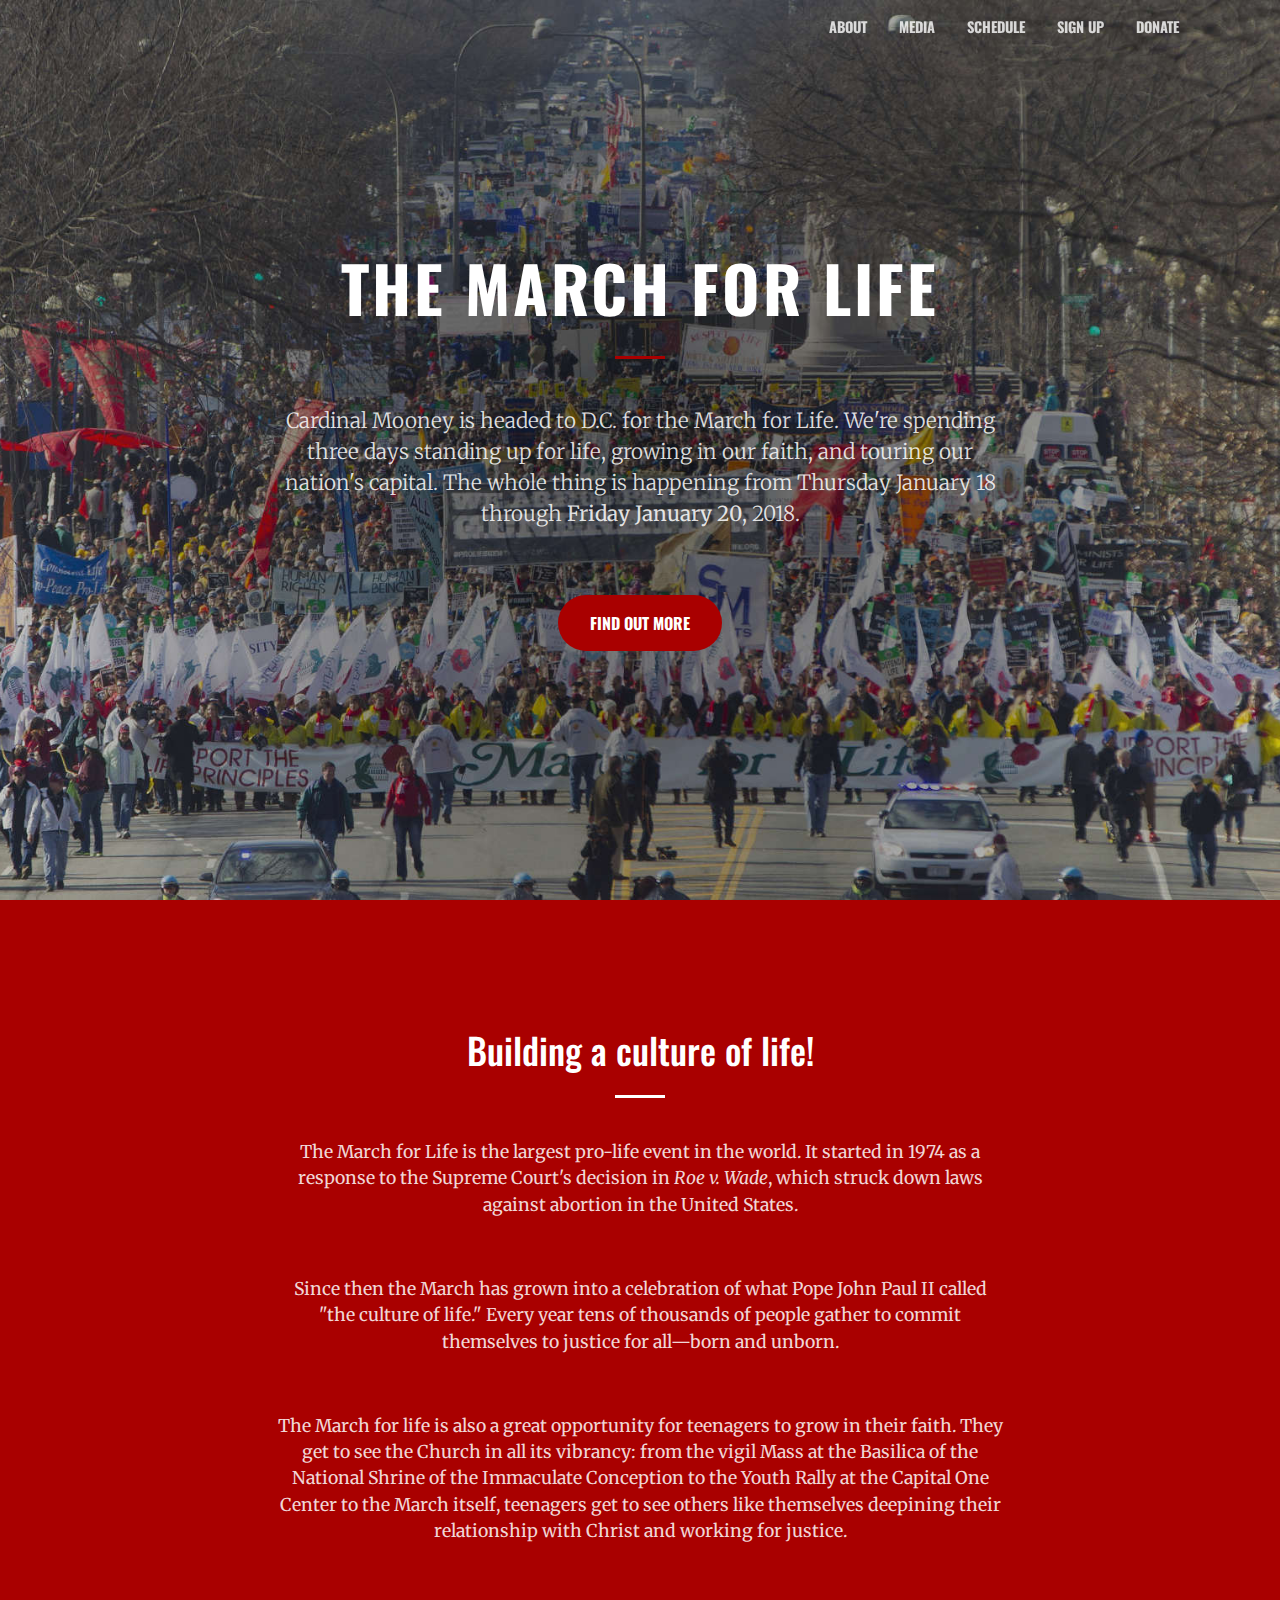
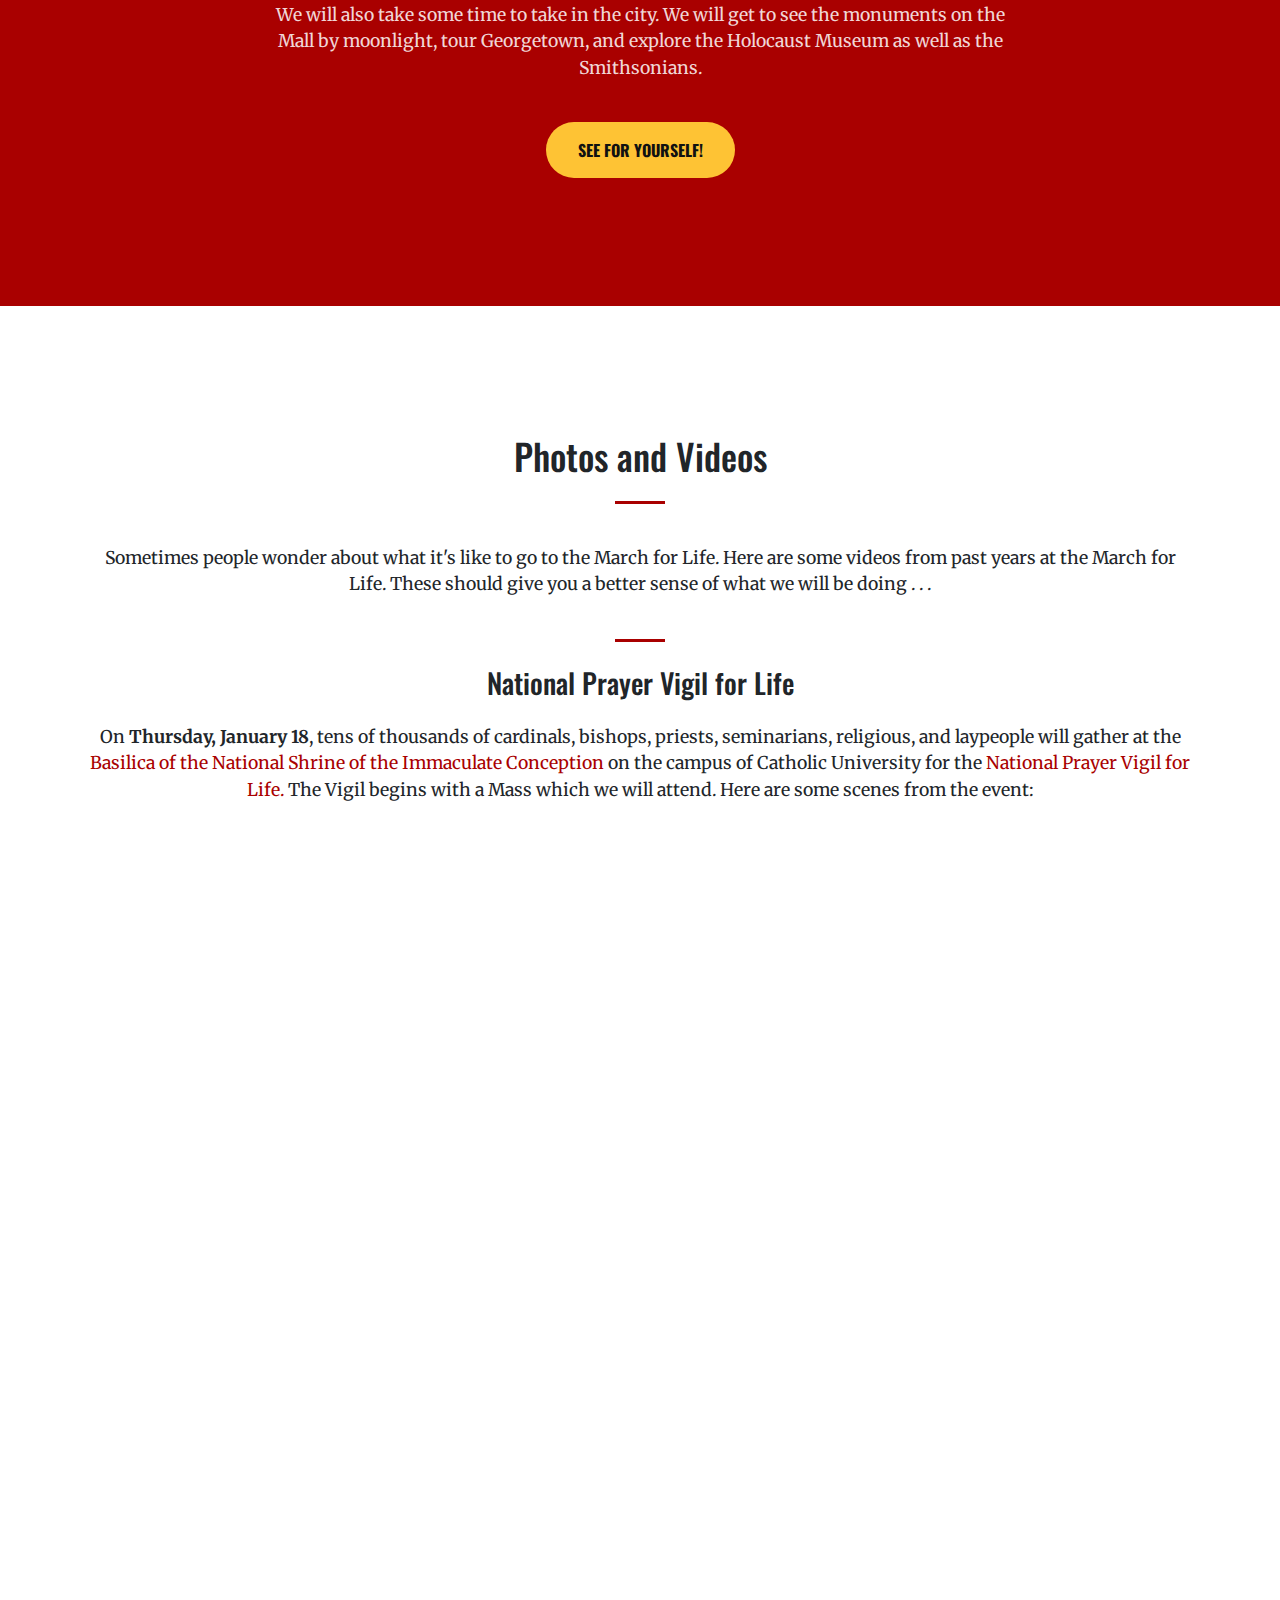
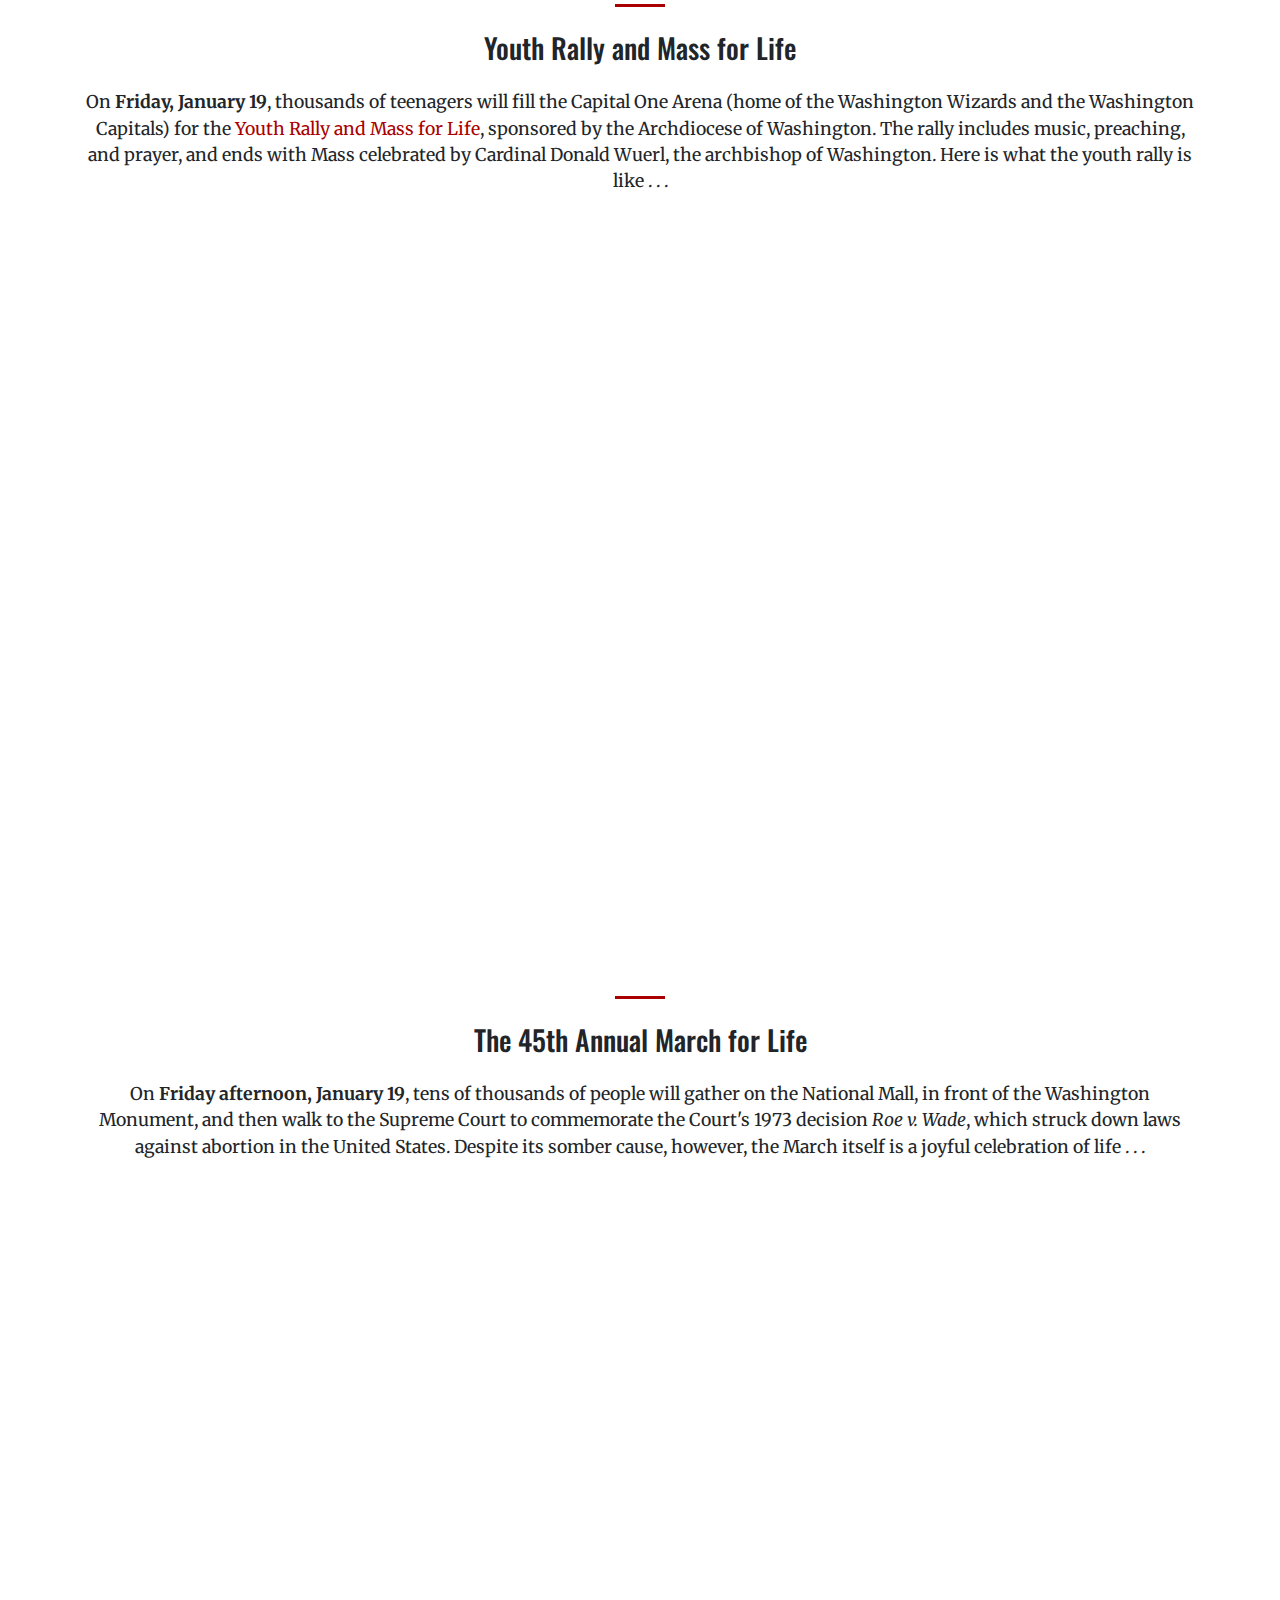
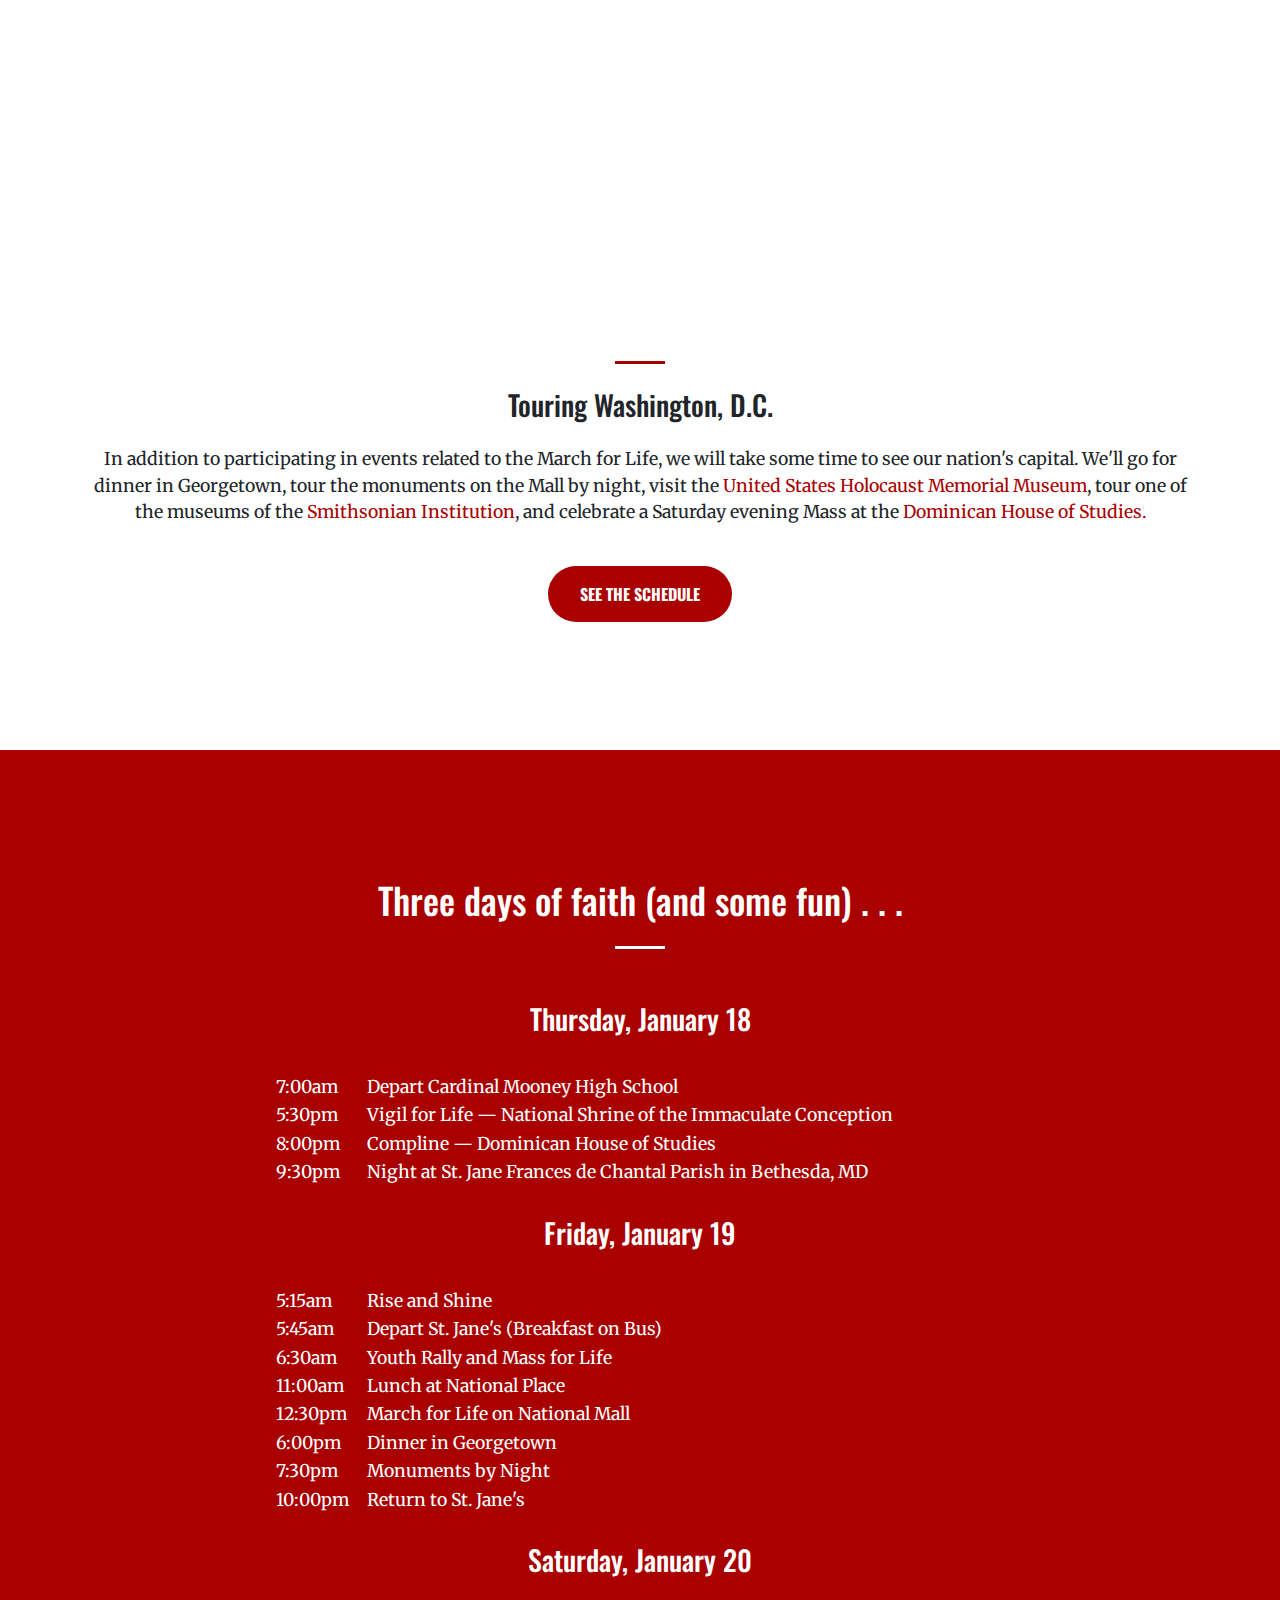
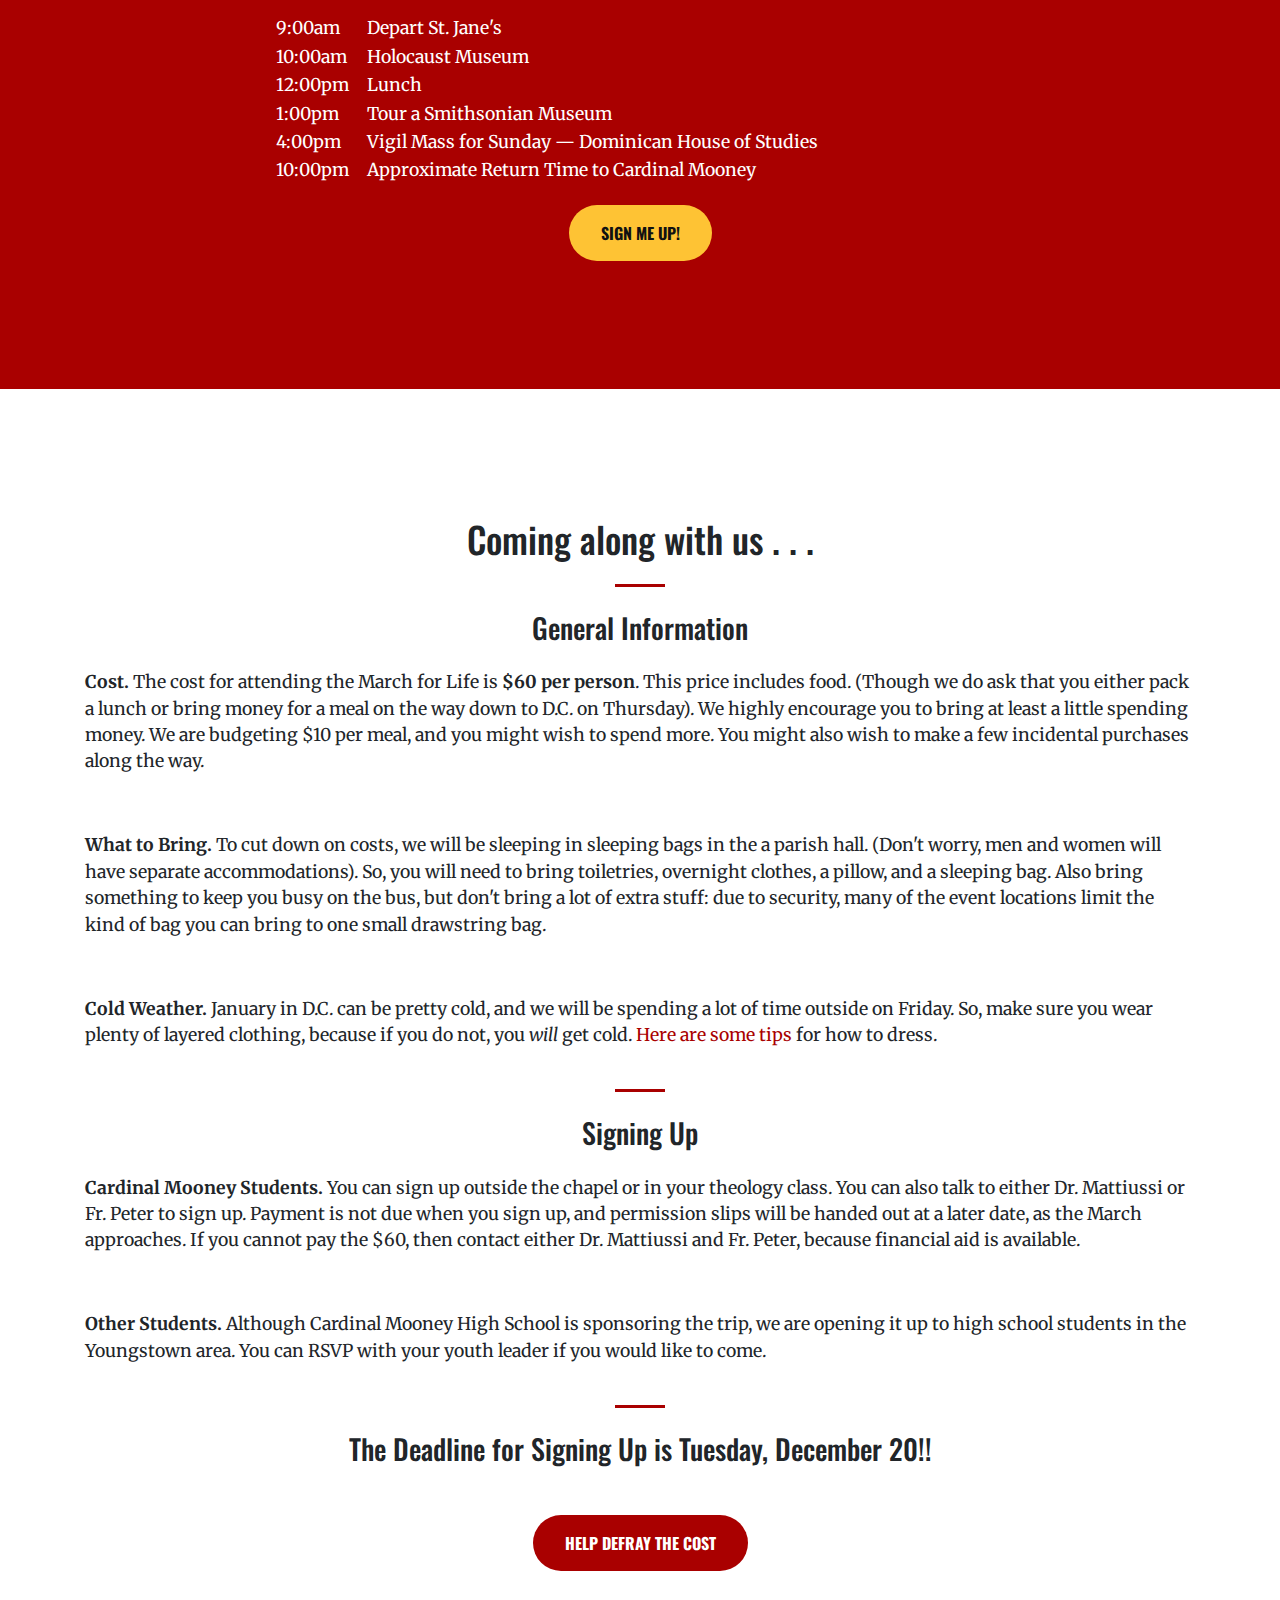
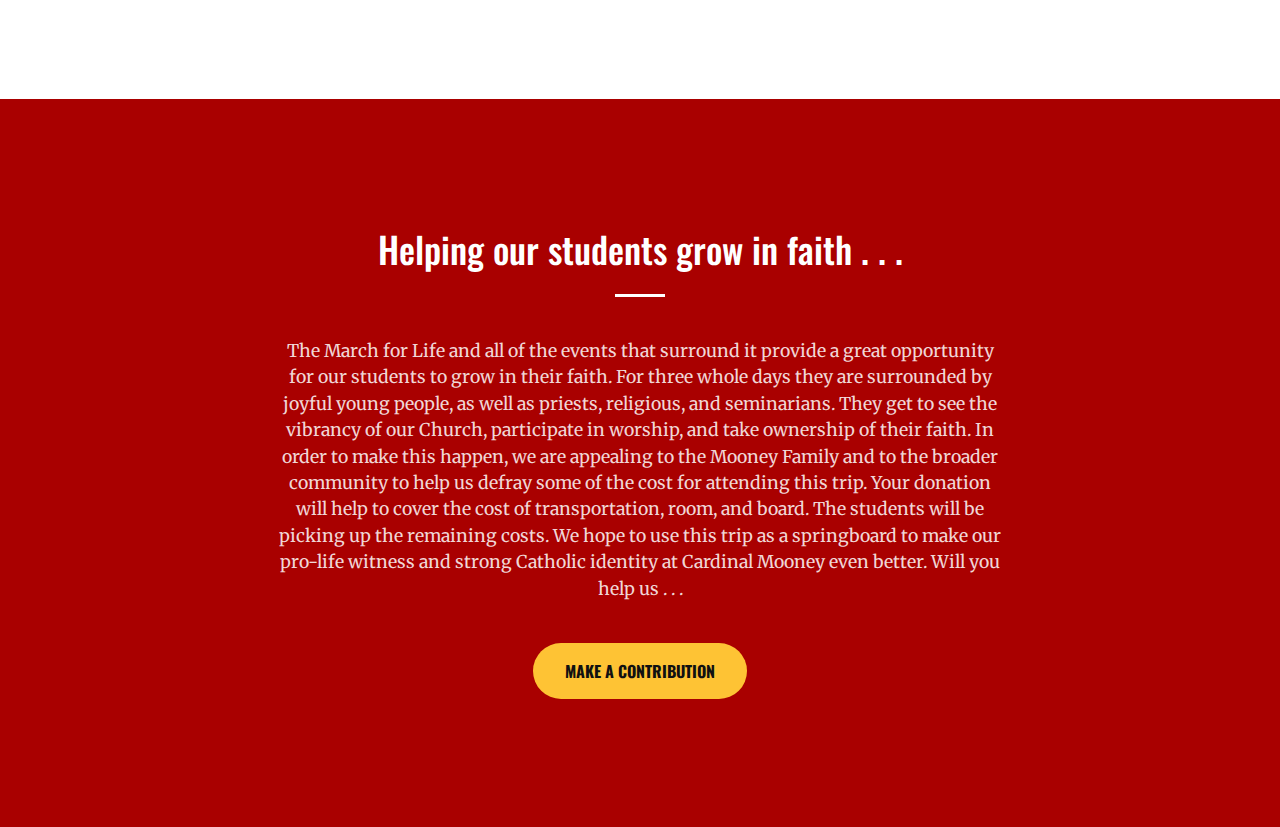
==== march/index.html @ d623b14d "Adddd March for Life Page" ====
<!DOCTYPE html>
<html lang="en">

  <head>

    <meta charset="utf-8">
    <meta name="viewport" content="width=device-width, initial-scale=1, shrink-to-fit=no">
    <meta name="description" content="">
    <meta name="author" content="">

    <title>March for Life 2018 - Cardinal Mooney High School</title>

    <!-- Bootstrap core CSS -->
    <link href="vendor/bootstrap/css/bootstrap.min.css" rel="stylesheet">

    <!-- Custom fonts for this template -->
    <link href="vendor/font-awesome/css/font-awesome.min.css" rel="stylesheet" type="text/css">
    <link href='https://fonts.googleapis.com/css?family=Merriweather:400,300,300italic,400italic,700,700italic,900,900italic' rel='stylesheet' type='text/css'>
    <link href="https://fonts.googleapis.com/css?family=Oswald" rel="stylesheet">

    <!-- Plugin CSS -->
    <link href="vendor/magnific-popup/magnific-popup.css" rel="stylesheet">

    <!-- Custom styles for this template -->
    <!-- <link href="css/creative.min.css" rel="stylesheet"> -->
    <link href="css/creative.css" rel="stylesheet">

  </head>

  <body id="page-top">

    <!-- Navigation -->
    <nav class="navbar navbar-expand-lg navbar-light fixed-top" id="mainNav">
      <div class="container">
        <!-- <a class="navbar-brand js-scroll-trigger" href="#page-top">Start Bootstrap</a> -->
        <button class="navbar-toggler navbar-toggler-right" type="button" data-toggle="collapse" data-target="#navbarResponsive" aria-controls="navbarResponsive" aria-expanded="false" aria-label="Toggle navigation">
          <span class="navbar-toggler-icon"></span>
        </button>
        <div class="collapse navbar-collapse" id="navbarResponsive">
          <ul class="navbar-nav ml-auto">
            <li class="nav-item">
              <a class="nav-link js-scroll-trigger" href="#about">About</a>
            </li>
            <li class="nav-item">
              <a class="nav-link js-scroll-trigger" href="#media">Media</a>
            </li>
            <li class="nav-item">
              <a class="nav-link js-scroll-trigger" href="#schedule">Schedule</a>
            </li>
            <li class="nav-item">
              <a class="nav-link js-scroll-trigger" href="#signup">Sign Up</a>
            </li>
            <li class="nav-item">
              <a class="nav-link js-scroll-trigger" href="#donate">Donate</a>
            </li>
          </ul>
        </div>
      </div>
    </nav>

    <header class="masthead text-center text-white d-flex">
      <div class="container my-auto">
        <div class="row">
          <div class="col-lg-10 mx-auto">
            <h1 class="text-uppercase">
              <strong>The March for Life</strong>
            </h1>
            <hr>
          </div>
          <div class="col-lg-8 mx-auto">
            <p class="text-faded mb-5">
                Cardinal Mooney is headed to D.C. for the March for Life. We're spending three days standing up
                for life, growing in our faith, and touring our nation's capital. The whole thing is happening
                from Thursday January 18 through <strong>Friday January 20</strong>, 2018.
            </p>
            <a class="btn btn-primary btn-xl js-scroll-trigger" href="#about">Find Out More</a>
          </div>
        </div>
      </div>
    </header>

    <section class="bg-primary" id="about">
      <div class="container">
        <div class="row">
          <div class="col-lg-8 mx-auto text-center">
            <h2 class="section-heading text-white">Building a culture of life!</h2>
            <hr class="light my-4">
            <p class="text-faded mb-4">
              The March for Life is the largest pro-life event in the world. It started in 1974 as a response to 
              the Supreme Court's decision in <i>Roe v. Wade</i>, which struck down laws against abortion in the
              United States.
            </p>
            <p class="text-faded mb-4">
              Since then the March has grown into a celebration of what Pope John Paul II called "the culture of
              life." Every year tens of thousands of people gather to commit themselves to justice for 
              all&mdash;born and unborn.
            </p>
            <p class="text-faded mb-4">
              The March for life is also a great opportunity for teenagers to grow in their faith. They get to 
              see the Church in all its vibrancy: from the vigil Mass at the Basilica of the National Shrine of
              the Immaculate Conception to the Youth Rally at the Capital One Center to the March itself, teenagers
              get to see others like themselves deepining their relationship with Christ and working for justice.
            </p>
            <p class="text-faded mb-4">
              We will also take some time to take in the city. We will get to see the monuments on the Mall 
              by moonlight, tour Georgetown, and explore the Holocaust Museum as well as the Smithsonians.
            </p>
            <a class="btn btn-light btn-xl js-scroll-trigger" href="#media">See for yourself!</a>
          </div>
        </div>
      </div>
    </section>

    <section id="media">
      <div class="container">
        <div class="row">
          <div class="col-lg-12 text-center">
            <h2 class="section-heading">Photos and Videos</h2>
            <hr class="my-4">
            <p class="mb-4">
              Sometimes people wonder about what it's like to go to the March for Life. Here are some videos from 
              past years at the March for Life. These should give you a better sense of what we will be doing . . .
            </p>
            <hr class="my-4">
            <h3 class="section-heading">National Prayer Vigil for Life</h3>
            <p class="mb-4">
              On <strong>Thursday, January 18</strong>, tens of thousands of cardinals, bishops, priests, seminarians, 
              religious, and laypeople will gather at the <a href="http://nationashirne.com/">Basilica of the National
              Shrine of the Immaculate Conception</a> on the campus of Catholic University for the 
              <a href="http://www.usccb.org/prayer-and-worship/resources/index.cfm?refresh=1">National Prayer Vigil
              for Life.</a> The Vigil begins with a Mass which we will attend. Here are some scenes from the event:
            </p>
            <p class="mb-4">
              <iframe width="560" height="315" src="https://www.youtube.com/embed/GG4FU0s82FM?rel=0" frameborder="0" allowfullscreen></iframe>
            </p>
            <p class="mb-4">
              <iframe width="560" height="315" src="https://www.youtube.com/embed/gW3eJaVleZs?rel=0" frameborder="0" allowfullscreen></iframe>
            </p>
            <hr class="my-4">
            <h3 class="section-heading">Youth Rally and Mass for Life</h3>
            <p class="mb-4">
              On <strong>Friday, January 19</strong>, thousands of teenagers will fill the Capital One Arena (home
              of the Washington Wizards and the Washington Capitals) for the 
              <a href="http://youthrallyandmassforlife.org/">Youth Rally and Mass for Life</a>, sponsored by the 
              Archdiocese of Washington. The rally includes music, preaching, and prayer, and ends with Mass celebrated
              by Cardinal Donald Wuerl, the archbishop of Washington. Here is what the youth rally is like . . . 
            </p>
            <p class="mb-4">
              <iframe width="560" height="315" src="https://www.youtube.com/embed/gjK0tzDpUZc" frameborder="0" allowfullscreen></iframe>
            </p>
            <p class="mb-4">
              <iframe width="560" height="315" src="https://www.youtube.com/embed/MP6uG67spck" frameborder="0" allowfullscreen></iframe>
            </p>
            <hr class="my-4">
            <h3 class="section-heading">The 45th Annual March for Life</h3>
            <p class="mb-4">
              On <strong>Friday afternoon, January 19</strong>, tens of thousands of people will gather on the 
              National Mall, in front of the Washington Monument, and then walk to the Supreme Court to commemorate
              the Court's 1973 decision <i>Roe v. Wade</i>, which struck down laws against abortion in the United
              States. Despite its somber cause, however, the March itself is a joyful celebration of life . . .  
            </p>
            <p class="mb-4">
              <iframe width="560" height="315" src="https://www.youtube.com/embed/Obx_odS-18Q" frameborder="0" allowfullscreen></iframe>
            </p>
            <p class="mb-4">
              <iframe width="560" height="315" src="https://www.youtube.com/embed/ujnV__t1FgU" frameborder="0" allowfullscreen></iframe>
            </p>
            <hr class="my-4">
            <h3 class="section-heading">Touring Washington, D.C.</h3>
            <p class="mb-4">
              In addition to participating in events related to the March for Life, we will take some time to 
              see our nation's capital. We'll go for dinner in Georgetown, tour the monuments on the Mall by
              night, visit the <a href="https://www.ushmm.org/">United States Holocaust Memorial Museum</a>,
              tour one of the museums of the <a href="https://www.si.edu/">Smithsonian Institution</a>, and
              celebrate a Saturday evening Mass at the <a href="http://www.dhspriory.org/">Dominican House of
              Studies.</a>
            </p>
            <a class="btn btn-primary btn-xl js-scroll-trigger" href="#schedule">See the Schedule</a>
          </div>
        </div>
      </div>
    </section>

    <section class="bg-primary" id="schedule">
      <div class="container">
        <div class="row">
          <div class="col-lg-8 mx-auto text-center">
            <h2 class="section-heading text-white">Three days of faith (and some fun) . . .</h2>
            <hr class="light my-4">
            <table class="text-white">
              <tr>
                <td colspan=2>&nbsp;</td>
              </tr>
              <tr>
                <td colspan="2" style="text-align: center"><h3 class="section-heading text-white">Thursday, January 18</h3></td>
              </tr>
              <tr>
                <td colspan=2>&nbsp;</td>
              </tr>
              <tr>
                <td>7:00am</td>
                <td>Depart Cardinal Mooney High School</td>
              </tr>
              <tr>
                <td>5:30pm</td>
                <td>Vigil for Life &mdash; National Shrine of the Immaculate Conception</td>
              </tr>
              <tr>
                <td>8:00pm</td>
                <td>Compline &mdash; Dominican House of Studies</td>
              </tr>
              <tr>
                <td>9:30pm</td>
                <td>Night at St. Jane Frances de Chantal Parish in Bethesda, MD</td>
              </tr>
              <tr>
                <td colspan=2>&nbsp;</td>
              </tr>
              <tr>
                <td colspan="2" style="text-align: center"><h3 class="section-heading text-white">Friday, January 19</h3></td>
              </tr>
              <tr>
                <td colspan=2>&nbsp;</td>
              </tr>
              <tr>
                <td>5:15am</td>
                <td>Rise and Shine</td>
              </tr>
              <tr>
                <td>5:45am</td>
                <td>Depart St. Jane's (Breakfast on Bus)</td>
              </tr>
              <tr>
                <td>6:30am</td>
                <td>Youth Rally and Mass for Life</td>
              </tr>
              <tr>
                <td>11:00am</td>
                <td>Lunch at National Place</td>
              </tr>
              <tr>
                <td>12:30pm</td>
                <td>March for Life on National Mall</td>
              </tr>
              <tr>
                <td>6:00pm</td>
                <td>Dinner in Georgetown</td>
              </tr>
              <tr>
                <td>7:30pm</td>
                <td>Monuments by Night</td>
              </tr>
              <tr>
                <td>10:00pm</td>
                <td>Return to St. Jane's</td>
              </tr>
              <tr>
                <td colspan=2>&nbsp;</td>
              </tr>
              <tr>
                <td colspan="2" style="text-align: center"><h3 class="section-heading text-white">Saturday, January 20</h3></td>
              </tr>
              <tr>
                <td colspan=2>&nbsp;</td>
              </tr>
              <tr>
                <td>9:00am</td>
                <td>Depart St. Jane's</td>
              </tr>
              <tr>
                <td>10:00am</td>
                <td>Holocaust Museum</td>
              </tr>
              <tr>
                <td>12:00pm</td>
                <td>Lunch</td>
              </tr>
              <tr>
                <td>1:00pm</td>
                <td>Tour a Smithsonian Museum</td>
              </tr>
              <tr>
                <td>4:00pm</td>
                <td>Vigil Mass for Sunday &mdash; Dominican House of Studies</td>
              </tr>
              <tr>
                <td>10:00pm</td>
                <td>Approximate Return Time to Cardinal Mooney</td>
              </tr>
            </table>
            <a class="btn btn-light btn-xl js-scroll-trigger" href="#media">Sign Me Up!</a>
          </div>
        </div>
      </div>
    </section>

    <section id="signup">
      <div class="container">
        <div class="row">
          <div class="col-lg-12 text-center">
            <h2 class="section-heading">Coming along with us . . . </h2>
            <hr class="my-4">
            <h3 class="section-heading">General Information</h3>
            <p class="mb-4" style="text-align: left">
              <strong>Cost.</strong> The cost for attending the March for Life is <strong>$60 per person</strong>. 
              This price includes food. (Though we do ask that you either pack a lunch or bring money for a meal on
              the way down to D.C. on Thursday). We highly encourage you to bring at least a little spending
              money. We are budgeting $10 per meal, and you might wish to spend more. You might also wish to 
              make a few incidental purchases along the way.
            </p>
            <p class="mb-4" style="text-align: left">
              <strong>What to Bring.</strong> To cut down on costs, we will be sleeping in sleeping bags in the 
              a parish hall. (Don't worry, men and women will have separate accommodations). So, 
              you will need to bring toiletries, overnight clothes, a pillow, and a sleeping bag. Also bring something
              to keep you busy on the bus, but don't bring a lot of extra stuff: due to security, many of the event
              locations limit the kind of bag you can bring to one small drawstring bag.
            </p>
            <p class="mb-4" style="text-align: left">
              <strong>Cold Weather.</strong> January in D.C. can be pretty cold, and we will be spending a lot of
              time outside on Friday. So, make sure you wear plenty of layered clothing, because if you do not, you
              <i>will</i> get cold. <a href="http://studentsforlife.org/how-to-dress-for-the-march/">Here are some tips</a>
              for how to dress.
            </p>
            <hr class="my-4">
            <h3 class="section-heading">Signing Up</h3>
            <p class="mb-4" style="text-align: left">
              <strong>Cardinal Mooney Students.</strong> You can sign up outside the chapel or in your theology class.
              You can also talk to either Dr. Mattiussi or Fr. Peter to sign up. Payment is not due when you sign up,
              and permission slips will be handed out at a later date, as the March approaches. If you cannot pay the
              $60, then contact either Dr. Mattiussi and Fr. Peter, because financial aid is available.
            </p>
            <p class="mb-4" style="text-align: left">
              <strong>Other Students.</strong> Although Cardinal Mooney High School is sponsoring the trip, we are 
              opening it up to high school students in the Youngstown area. You can RSVP with your youth leader if 
              you would like to come.
            </p>
            <hr class="my-4">
            <h3 class="section-heading">The Deadline for Signing Up is Tuesday, December 20!!</h3>
            <h3>&nbsp;</h3>
            <a class="btn btn-primary btn-xl js-scroll-trigger" href="#donate">Help Defray the Cost</a>
          </div>
        </div>
      </div>
    </section>

    <section class="bg-primary" id="donate">
      <div class="container">
        <div class="row">
          <div class="col-lg-8 mx-auto text-center">
            <h2 class="section-heading text-white">Helping our students grow in faith . . .</h2>
            <hr class="light my-4">
            <p class="text-faded mb-4">
              The March for Life and all of the events that surround it provide a great opportunity for our students
              to grow in their faith. For three whole days they are surrounded by joyful young people, as well as 
              priests, religious, and seminarians. They get to see the vibrancy of our Church, participate in worship,
              and take ownership of their faith. In order to make this happen, we are appealing to the Mooney Family
              and to the broader community to help us defray some of the cost for attending this trip. Your donation
              will help to cover the cost of transportation, room, and board. The students will be picking up the 
              remaining costs. We hope to use this trip as a springboard to make our pro-life witness and strong
              Catholic identity at Cardinal Mooney even better. Will you help us . . . 
            </p>
            <a class="btn btn-light btn-xl js-scroll-trigger" href="https://crm.bloomerang.co/HostedDonation?ApiKey=pub_8f877383-4258-11e7-afbe-024e165d44b3&WidgetId=1471488">Make a Contribution</a>
          </div>
        </div>
      </div>
    </section>



    <!-- Bootstrap core JavaScript -->
    <script src="vendor/jquery/jquery.min.js"></script>
    <script src="vendor/bootstrap/js/bootstrap.bundle.min.js"></script>

    <!-- Plugin JavaScript -->
    <script src="vendor/jquery-easing/jquery.easing.min.js"></script>
    <script src="vendor/scrollreveal/scrollreveal.min.js"></script>
    <script src="vendor/magnific-popup/jquery.magnific-popup.min.js"></script>

    <!-- Custom scripts for this template -->
    <script src="js/creative.min.js"></script>

  </body>

</html>
---- march/css/creative.min.css ----
/*!
 * Start Bootstrap - Creative v4.0.0-beta.2 (https://startbootstrap.com/template-overviews/creative)
 * Copyright 2013-2017 Start Bootstrap
 * Licensed under MIT (https://github.com/BlackrockDigital/startbootstrap-creative/blob/master/LICENSE)
 */body,html{width:100%;height:100%}body{font-family:Merriweather,'Helvetica Neue',Arial,sans-serif}hr{max-width:50px;border-width:3px;border-color:#f05f40}hr.light{border-color:#fff}a{color:#f05f40;-webkit-transition:all .2s;-moz-transition:all .2s;transition:all .2s}a:hover{color:#f05f40}h1,h2,h3,h4,h5,h6{font-family:'Open Sans','Helvetica Neue',Arial,sans-serif}.bg-primary{background-color:#f05f40!important}.bg-dark{background-color:#212529!important}.text-faded{color:rgba(255,255,255,.7)}section{padding:8rem 0}.section-heading{margin-top:0}::-moz-selection{color:#fff;background:#212529;text-shadow:none}::selection{color:#fff;background:#212529;text-shadow:none}img::selection{color:#fff;background:0 0}img::-moz-selection{color:#fff;background:0 0}body{-webkit-tap-highlight-color:#212529}#mainNav{border-bottom:1px solid rgba(33,37,41,.1);background-color:#fff;font-family:'Open Sans','Helvetica Neue',Arial,sans-serif;-webkit-transition:all .2s;-moz-transition:all .2s;transition:all .2s}#mainNav .navbar-brand{font-weight:700;text-transform:uppercase;color:#f05f40;font-family:'Open Sans','Helvetica Neue',Arial,sans-serif}#mainNav .navbar-brand:focus,#mainNav .navbar-brand:hover{color:#f05f40}#mainNav .navbar-nav>li.nav-item>a.nav-link,#mainNav .navbar-nav>li.nav-item>a.nav-link:focus{font-size:.9rem;font-weight:700;text-transform:uppercase;color:#212529}#mainNav .navbar-nav>li.nav-item>a.nav-link:focus:hover,#mainNav .navbar-nav>li.nav-item>a.nav-link:hover{color:#f05f40}#mainNav .navbar-nav>li.nav-item>a.nav-link.active,#mainNav .navbar-nav>li.nav-item>a.nav-link:focus.active{color:#f05f40!important;background-color:transparent}#mainNav .navbar-nav>li.nav-item>a.nav-link.active:hover,#mainNav .navbar-nav>li.nav-item>a.nav-link:focus.active:hover{background-color:transparent}@media (min-width:992px){#mainNav{border-color:transparent;background-color:transparent}#mainNav .navbar-brand{color:rgba(255,255,255,.7)}#mainNav .navbar-brand:focus,#mainNav .navbar-brand:hover{color:#fff}#mainNav .navbar-nav>li.nav-item>a.nav-link{padding:.5rem 1rem}#mainNav .navbar-nav>li.nav-item>a.nav-link,#mainNav .navbar-nav>li.nav-item>a.nav-link:focus{color:rgba(255,255,255,.7)}#mainNav .navbar-nav>li.nav-item>a.nav-link:focus:hover,#mainNav .navbar-nav>li.nav-item>a.nav-link:hover{color:#fff}#mainNav.navbar-shrink{border-bottom:1px solid rgba(33,37,41,.1);background-color:#fff}#mainNav.navbar-shrink .navbar-brand{color:#f05f40}#mainNav.navbar-shrink .navbar-brand:focus,#mainNav.navbar-shrink .navbar-brand:hover{color:#f05f40}#mainNav.navbar-shrink .navbar-nav>li.nav-item>a.nav-link,#mainNav.navbar-shrink .navbar-nav>li.nav-item>a.nav-link:focus{color:#212529}#mainNav.navbar-shrink .navbar-nav>li.nav-item>a.nav-link:focus:hover,#mainNav.navbar-shrink .navbar-nav>li.nav-item>a.nav-link:hover{color:#f05f40}}header.masthead{padding-top:10rem;padding-bottom:calc(10rem - 56px);background-image:url(../img/header.jpg);background-position:center center;-webkit-background-size:cover;-moz-background-size:cover;-o-background-size:cover;background-size:cover}header.masthead hr{margin-top:30px;margin-bottom:30px}header.masthead h1{font-size:2rem}header.masthead p{font-weight:300}@media (min-width:768px){header.masthead p{font-size:1.15rem}}@media (min-width:992px){header.masthead{height:100vh;min-height:650px;padding-top:0;padding-bottom:0}header.masthead h1{font-size:3rem}}@media (min-width:1200px){header.masthead h1{font-size:4rem}}.service-box{max-width:400px}.portfolio-box{position:relative;display:block;max-width:650px;margin:0 auto}.portfolio-box .portfolio-box-caption{position:absolute;bottom:0;display:block;width:100%;height:100%;text-align:center;opacity:0;color:#fff;background:rgba(240,95,64,.9);-webkit-transition:all .2s;-moz-transition:all .2s;transition:all .2s}.portfolio-box .portfolio-box-caption .portfolio-box-caption-content{position:absolute;top:50%;width:100%;transform:translateY(-50%);text-align:center}.portfolio-box .portfolio-box-caption .portfolio-box-caption-content .project-category,.portfolio-box .portfolio-box-caption .portfolio-box-caption-content .project-name{padding:0 15px;font-family:'Open Sans','Helvetica Neue',Arial,sans-serif}.portfolio-box .portfolio-box-caption .portfolio-box-caption-content .project-category{font-size:14px;font-weight:600;text-transform:uppercase}.portfolio-box .portfolio-box-caption .portfolio-box-caption-content .project-name{font-size:18px}.portfolio-box:hover .portfolio-box-caption{opacity:1}.portfolio-box:focus{outline:0}@media (min-width:768px){.portfolio-box .portfolio-box-caption .portfolio-box-caption-content .project-category{font-size:16px}.portfolio-box .portfolio-box-caption .portfolio-box-caption-content .project-name{font-size:22px}}.text-primary{color:#f05f40!important}.btn{font-weight:700;text-transform:uppercase;border:none;border-radius:300px;font-family:'Open Sans','Helvetica Neue',Arial,sans-serif}.btn-xl{padding:1rem 2rem}.btn-primary{background-color:#f05f40;border-color:#f05f40}.btn-primary:active,.btn-primary:focus,.btn-primary:hover{color:#fff;background-color:#ee4b28!important}.btn-primary:active,.btn-primary:focus{box-shadow:0 0 0 .2rem rgba(240,95,64,.5)!important}
---- march/css/creative.css ----
/*!
 * Start Bootstrap - Creative v4.0.0-beta.2 (https://startbootstrap.com/template-overviews/creative)
 * Copyright 2013-2017 Start Bootstrap
 * Licensed under MIT (https://github.com/BlackrockDigital/startbootstrap-creative/blob/master/LICENSE)
 */
body,
html {
  width: 100%;
  height: 100%; }

body {
  font-family: 'Merriweather', 'Georgia', serif; 
  font-size: 1.1rem;
}

p {
  padding-top: 1.05rem;
  padding-bottom: 1.05rem;
}

hr {
  max-width: 50px;
  border-width: 3px;
  border-color: #a90000; }

hr.light {
  border-color: #fff; }

a {
  color: #a90000;
  -webkit-transition: all 0.2s;
  -moz-transition: all 0.2s;
  transition: all 0.2s; }
  a:hover {
    color: #a90000; }

h1,
h2,
h3,
h4,
h5,
h6 {
  font-family: 'Oswald', 'Helvetica Neue', Arial, sans-serif; }

h1 {
  letter-spacing: 3px;
}

h2 {
  font-size: 2.25rem;
}

.bg-primary {
  background-color: #a90000 !important; }

.bg-dark {
  background-color: #212529 !important; }

.text-faded {
  color: rgba(255, 255, 255, 0.85); }

section {
  padding: 8rem 0; }

.section-heading {
  margin-top: 0; }

::-moz-selection {
  color: #fff;
  background: #212529;
  text-shadow: none; }

::selection {
  color: #fff;
  background: #212529;
  text-shadow: none; }

img::selection {
  color: #fff;
  background: transparent; }

img::-moz-selection {
  color: #fff;
  background: transparent; }

body {
  -webkit-tap-highlight-color: #212529; }

#mainNav {
  border-bottom: 1px solid rgba(33, 37, 41, 0.1);
  background-color: #fff;
  font-family: 'Oswald', 'Helvetica Neue', Arial, sans-serif;
  -webkit-transition: all 0.2s;
  -moz-transition: all 0.2s;
  transition: all 0.2s; }
  #mainNav .navbar-brand {
    font-weight: 700;
    text-transform: uppercase;
    color: #a90000;
    font-family: 'Oswald', 'Helvetica Neue', Arial, sans-serif; }
    #mainNav .navbar-brand:focus, #mainNav .navbar-brand:hover {
      color: #a90000; }
  #mainNav .navbar-nav > li.nav-item > a.nav-link,
  #mainNav .navbar-nav > li.nav-item > a.nav-link:focus {
    font-size: .9rem;
    font-weight: 700;
    text-transform: uppercase;
    color: #212529; }
    #mainNav .navbar-nav > li.nav-item > a.nav-link:hover,
    #mainNav .navbar-nav > li.nav-item > a.nav-link:focus:hover {
      color: #a90000; }
    #mainNav .navbar-nav > li.nav-item > a.nav-link.active,
    #mainNav .navbar-nav > li.nav-item > a.nav-link:focus.active {
      color: #a90000 !important;
      background-color: transparent; }
      #mainNav .navbar-nav > li.nav-item > a.nav-link.active:hover,
      #mainNav .navbar-nav > li.nav-item > a.nav-link:focus.active:hover {
        background-color: transparent; }
  @media (min-width: 992px) {
    #mainNav {
      border-color: transparent;
      background-color: transparent; }
      #mainNav .navbar-brand {
        color: rgba(255, 255, 255, 0.8); }
        #mainNav .navbar-brand:focus, #mainNav .navbar-brand:hover {
          color: #fff; }
      #mainNav .navbar-nav > li.nav-item > a.nav-link {
        padding: 0.5rem 1rem; }
      #mainNav .navbar-nav > li.nav-item > a.nav-link,
      #mainNav .navbar-nav > li.nav-item > a.nav-link:focus {
        color: rgba(255, 255, 255, 0.8); }
        #mainNav .navbar-nav > li.nav-item > a.nav-link:hover,
        #mainNav .navbar-nav > li.nav-item > a.nav-link:focus:hover {
          color: #fff; }
      #mainNav.navbar-shrink {
        border-bottom: 1px solid rgba(33, 37, 41, 0.1);
        background-color: #fec334; }
        #mainNav.navbar-shrink .navbar-brand {
          color: #a90000; }
          #mainNav.navbar-shrink .navbar-brand:focus, #mainNav.navbar-shrink .navbar-brand:hover {
            color: #a90000; }
        #mainNav.navbar-shrink .navbar-nav > li.nav-item > a.nav-link,
        #mainNav.navbar-shrink .navbar-nav > li.nav-item > a.nav-link:focus {
          color: #212529; }
          #mainNav.navbar-shrink .navbar-nav > li.nav-item > a.nav-link:hover,
          #mainNav.navbar-shrink .navbar-nav > li.nav-item > a.nav-link:focus:hover {
            color: #a90000; } }

header.masthead {
  padding-top: 10rem;
  padding-bottom: calc(10rem - 56px);
  background-image: url("../img/march-background.jpg");
  background-position: center center;
  -webkit-background-size: cover;
  -moz-background-size: cover;
  -o-background-size: cover;
  background-size: cover; }
  header.masthead hr {
    margin-top: 30px;
    margin-bottom: 30px; }
  header.masthead h1 {
    font-size: 2rem; }
  header.masthead p {
    font-weight: 300; }
  @media (min-width: 768px) {
    header.masthead p {
      font-size: 1.30rem; } }
  @media (min-width: 992px) {
    header.masthead {
      height: 100vh;
      min-height: 650px;
      padding-top: 0;
      padding-bottom: 0; }
      header.masthead h1 {
        font-size: 3rem; } }
  @media (min-width: 1200px) {
    header.masthead h1 {
      font-size: 4rem; } }

.service-box {
  max-width: 400px; }

.portfolio-box {
  position: relative;
  display: block;
  max-width: 650px;
  margin: 0 auto; }
  .portfolio-box .portfolio-box-caption {
    position: absolute;
    bottom: 0;
    display: block;
    width: 100%;
    height: 100%;
    text-align: center;
    opacity: 0;
    color: #fff;
    background: rgba(240, 95, 64, 0.8);
    -webkit-transition: all 0.2s;
    -moz-transition: all 0.2s;
    transition: all 0.2s; }
    .portfolio-box .portfolio-box-caption .portfolio-box-caption-content {
      position: absolute;
      top: 50%;
      width: 100%;
      transform: translateY(-50%);
      text-align: center; }
      .portfolio-box .portfolio-box-caption .portfolio-box-caption-content .project-category,
      .portfolio-box .portfolio-box-caption .portfolio-box-caption-content .project-name {
        padding: 0 15px;
        font-family: 'Open Sans', 'Helvetica Neue', Arial, sans-serif; }
      .portfolio-box .portfolio-box-caption .portfolio-box-caption-content .project-category {
        font-size: 14px;
        font-weight: 600;
        text-transform: uppercase; }
      .portfolio-box .portfolio-box-caption .portfolio-box-caption-content .project-name {
        font-size: 18px; }
  .portfolio-box:hover .portfolio-box-caption {
    opacity: 1; }
  .portfolio-box:focus {
    outline: none; }
  @media (min-width: 768px) {
    .portfolio-box .portfolio-box-caption .portfolio-box-caption-content .project-category {
      font-size: 16px; }
    .portfolio-box .portfolio-box-caption .portfolio-box-caption-content .project-name {
      font-size: 22px; } }

.text-primary {
  color: #a90000 !important; }

.btn {
  font-weight: 700;
  text-transform: uppercase;
  border: none;
  border-radius: 300px;
  font-family: 'Oswald', 'Helvetica Neue', Arial, sans-serif; }

.btn-xl {
  padding: 1rem 2rem; }

.btn-primary {
  background-color: #a90000;
  border-color: #a90000; }
  .btn-primary:hover, .btn-primary:focus, .btn-primary:active {
    color: #fff;
    background-color: #d40014 !important; }
  .btn-primary:active, .btn-primary:focus {
    box-shadow: 0 0 0 0.2rem rgba(240, 95, 64, 0.5) !important; }

.btn-light {
    background-color: #fec334;
}

table  {
  margin-top: 1.25rem;
  margin-bottom: 1.25rem;
  width: 100%;
}

td {
  text-align: left;
  /* padding-right: 2rem; */
}
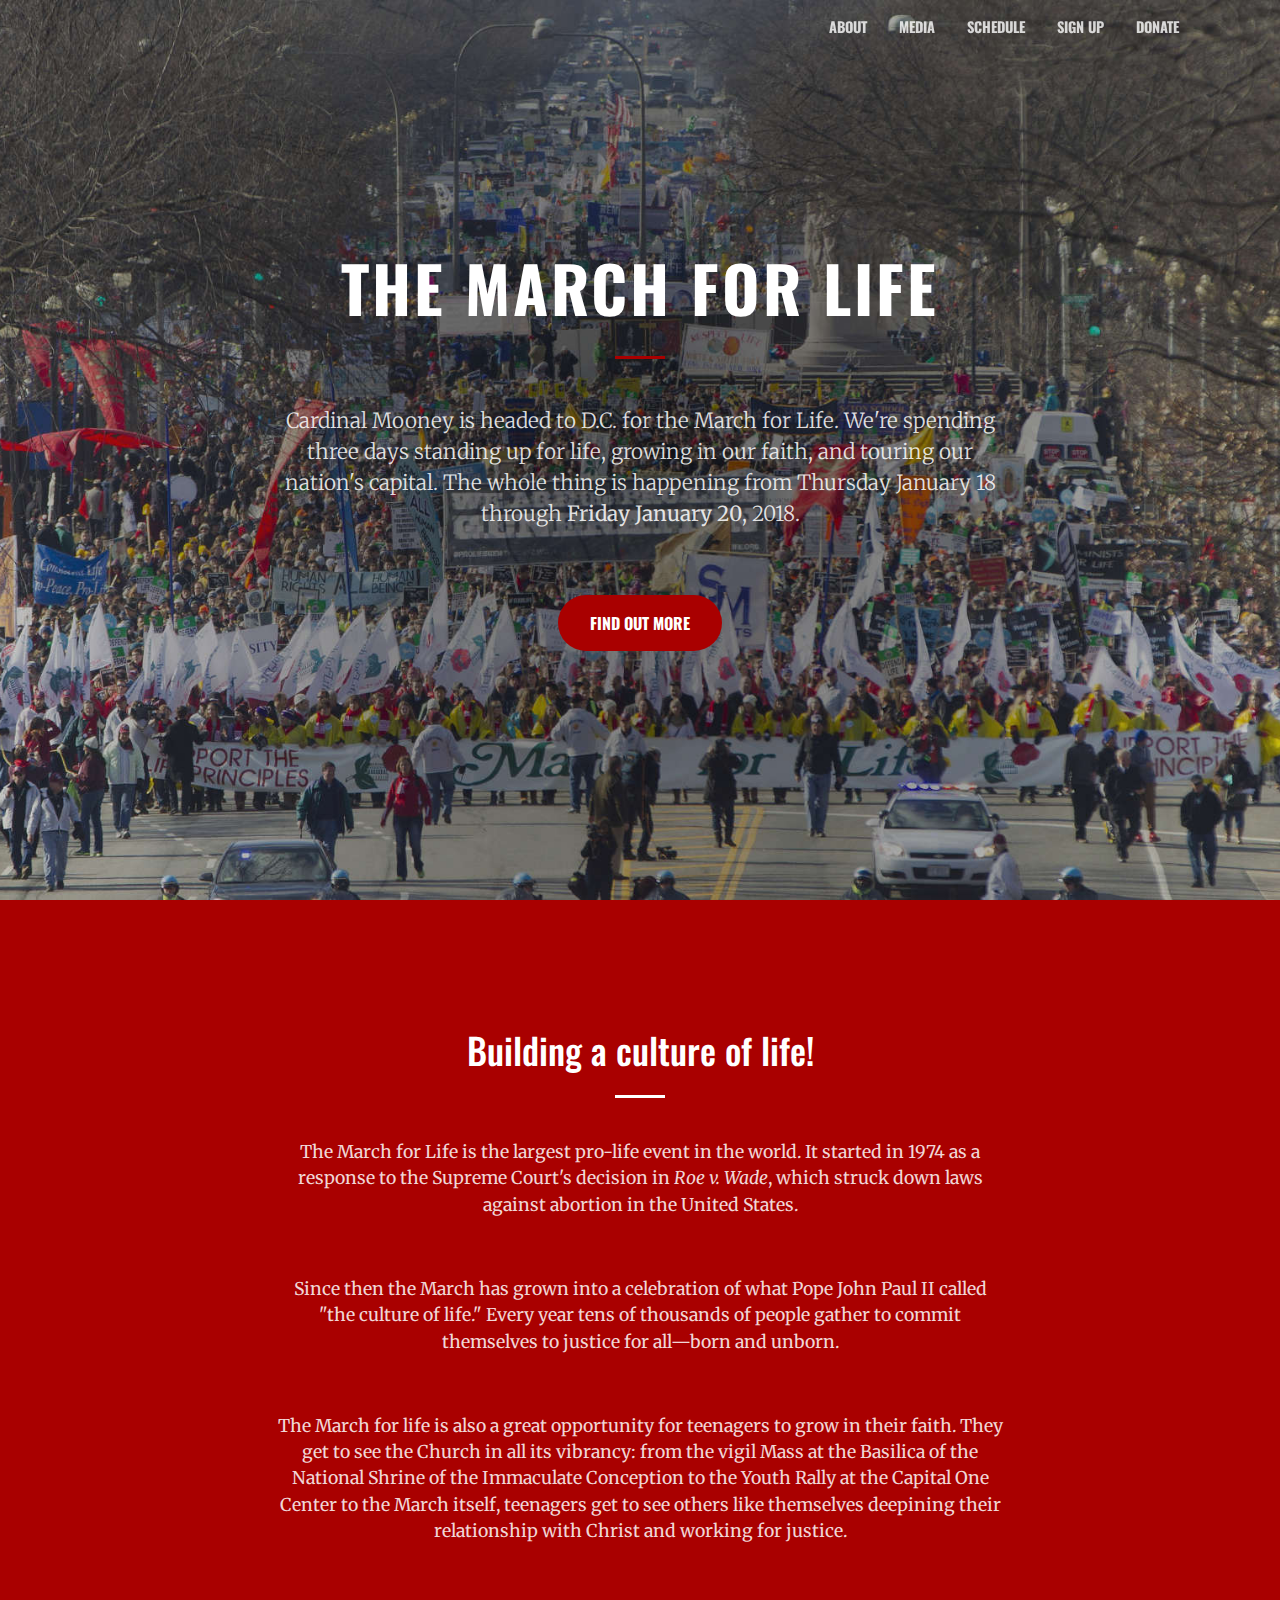
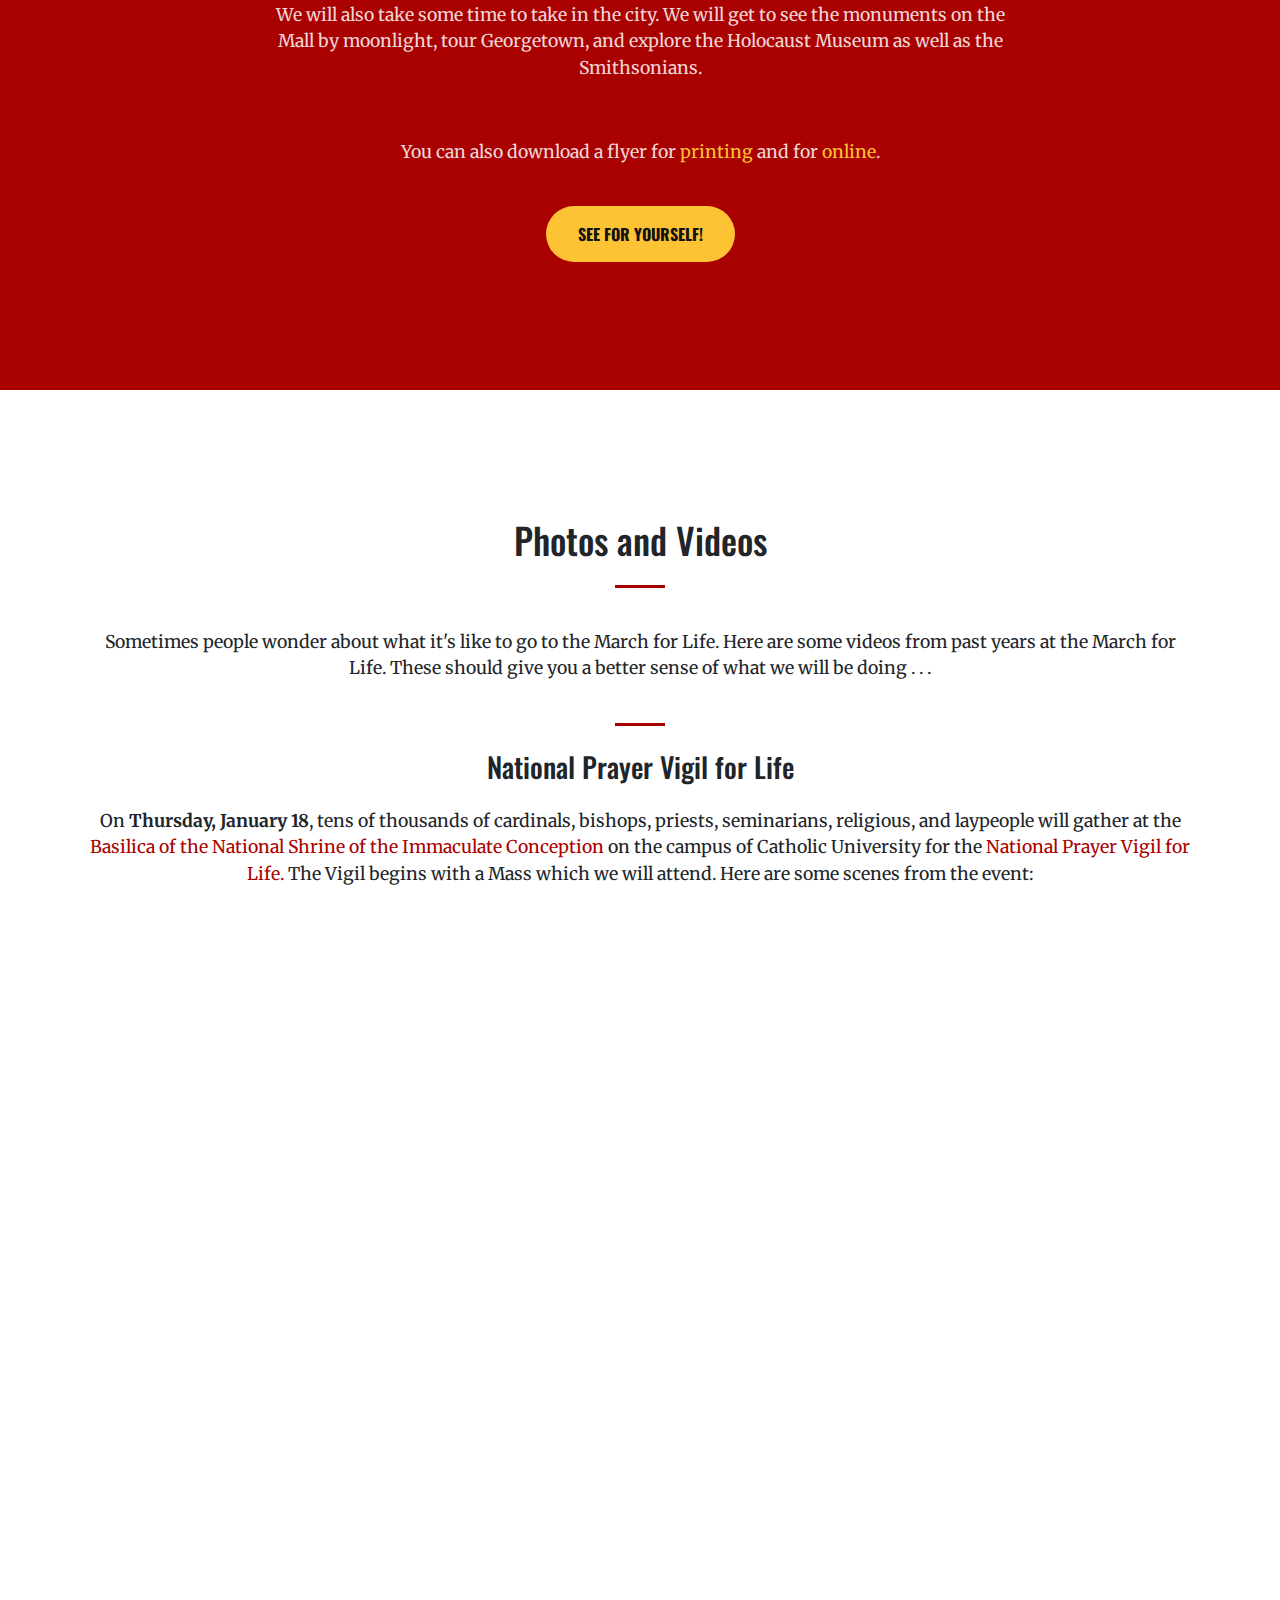
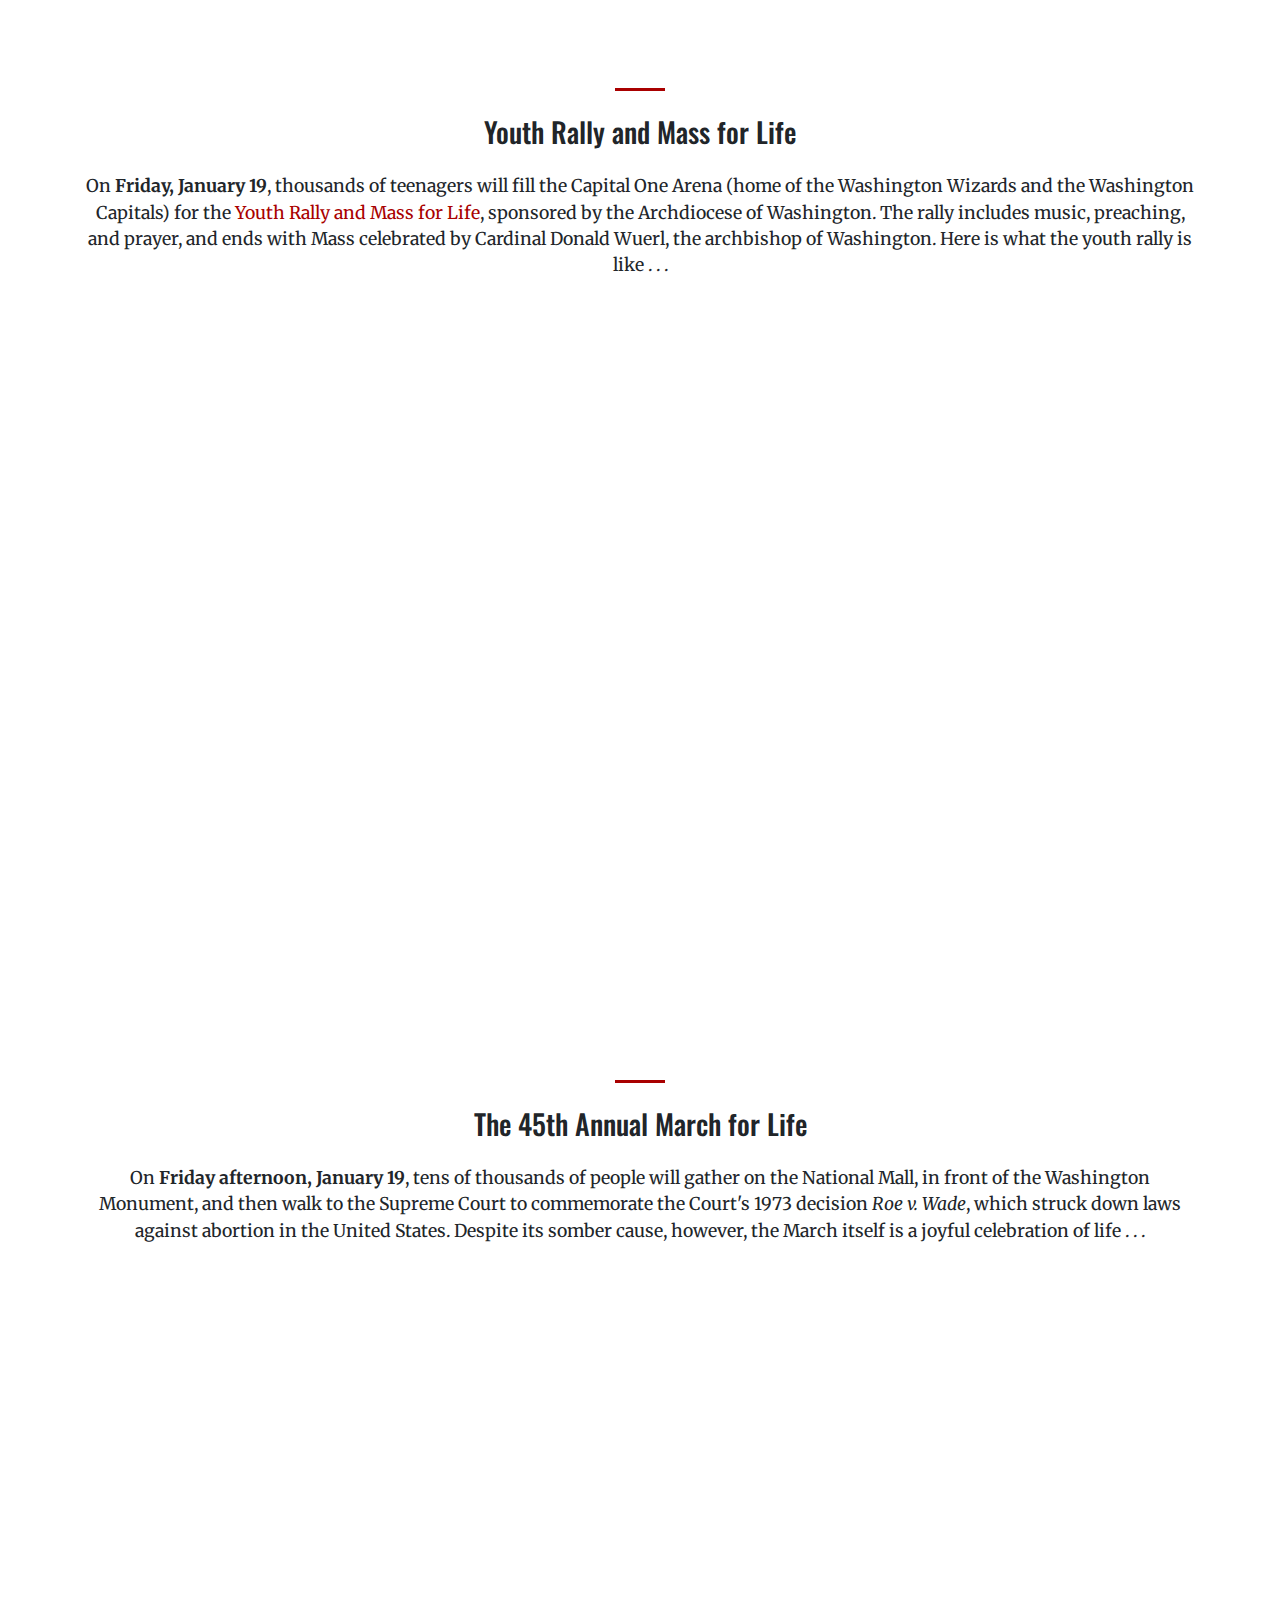
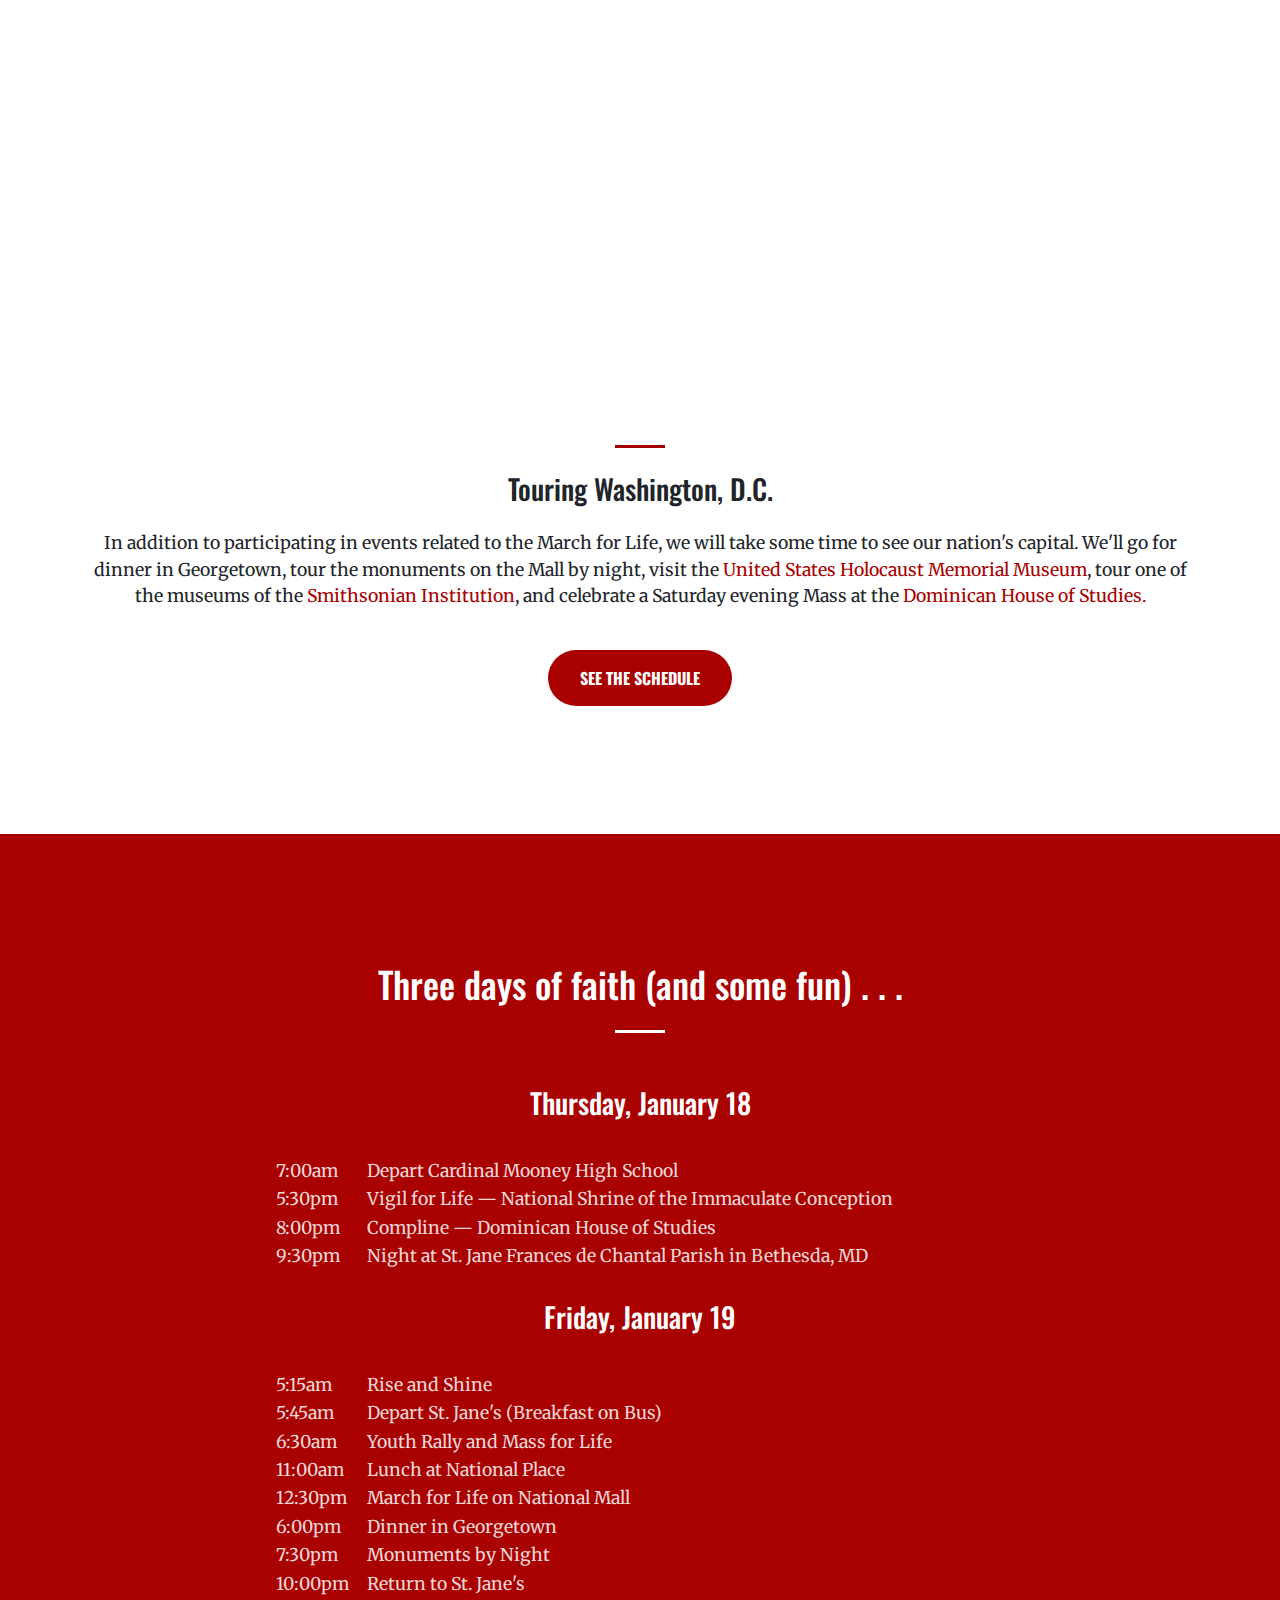
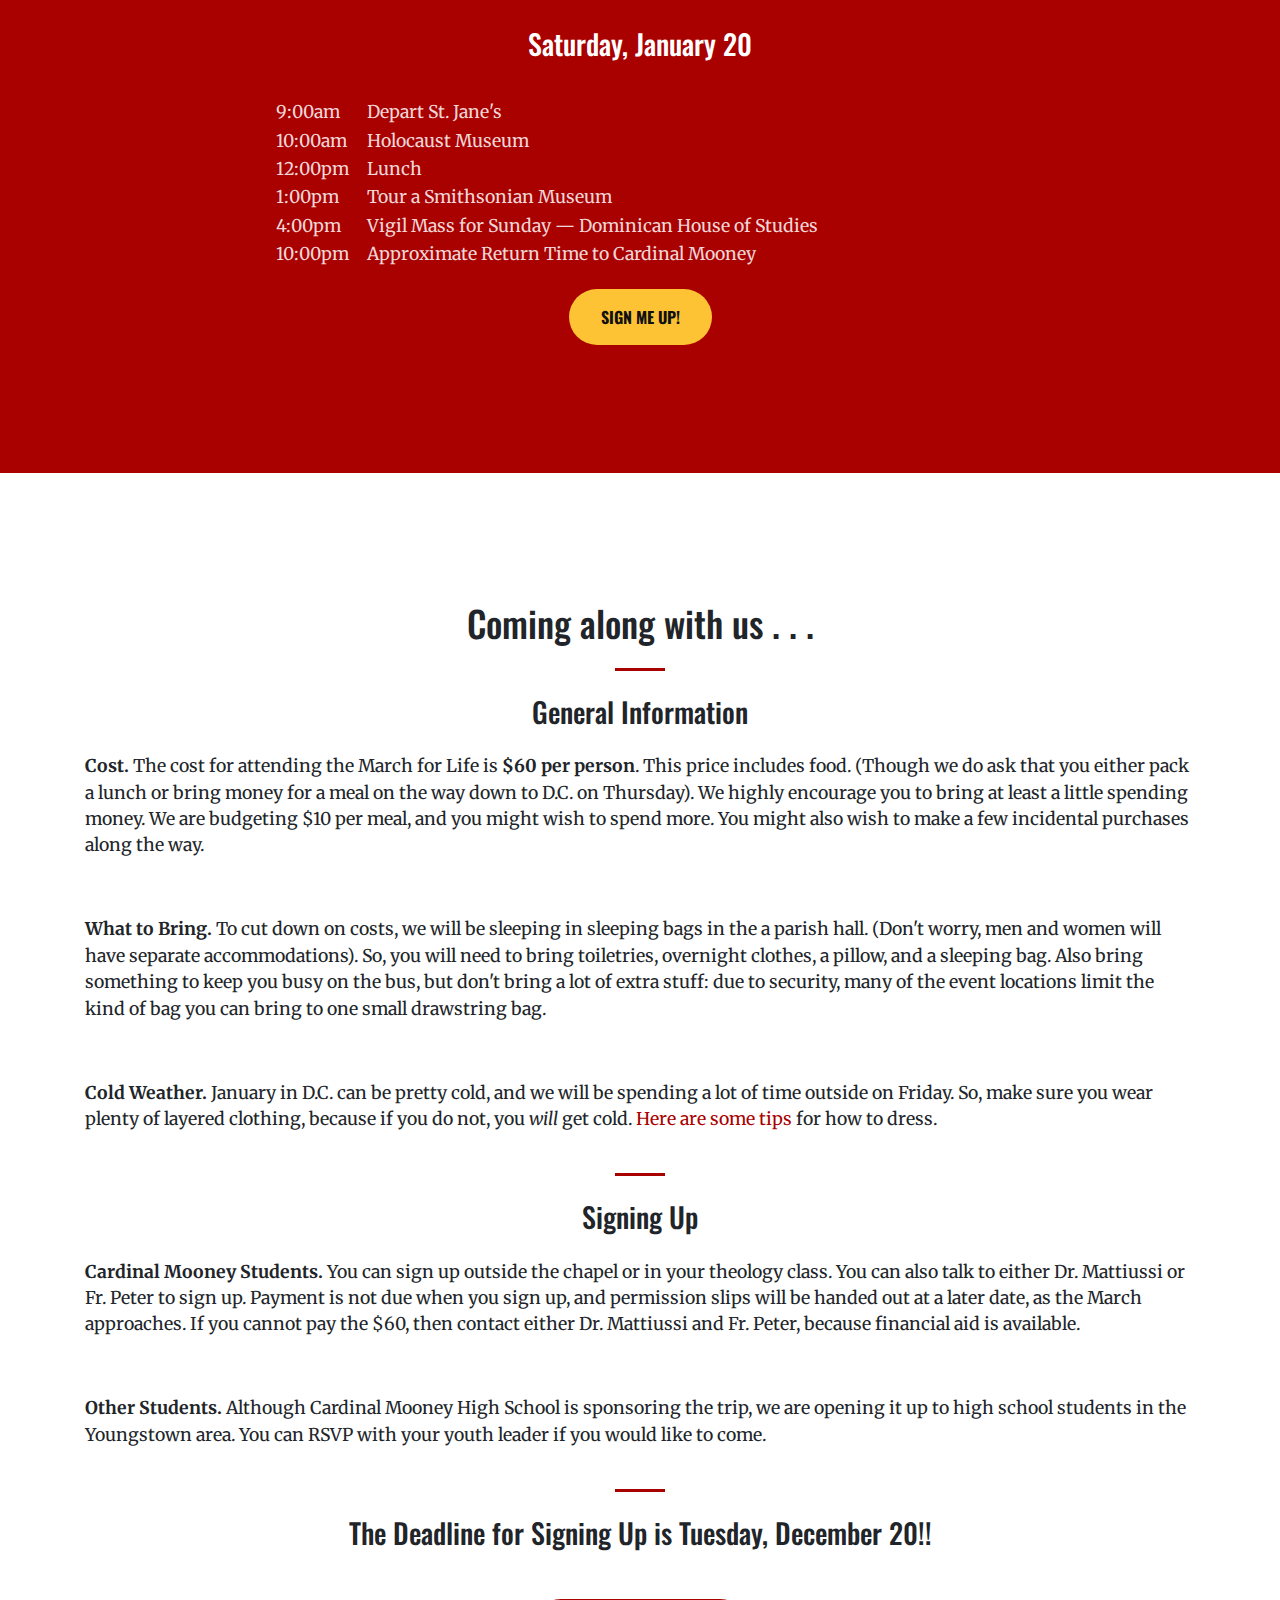
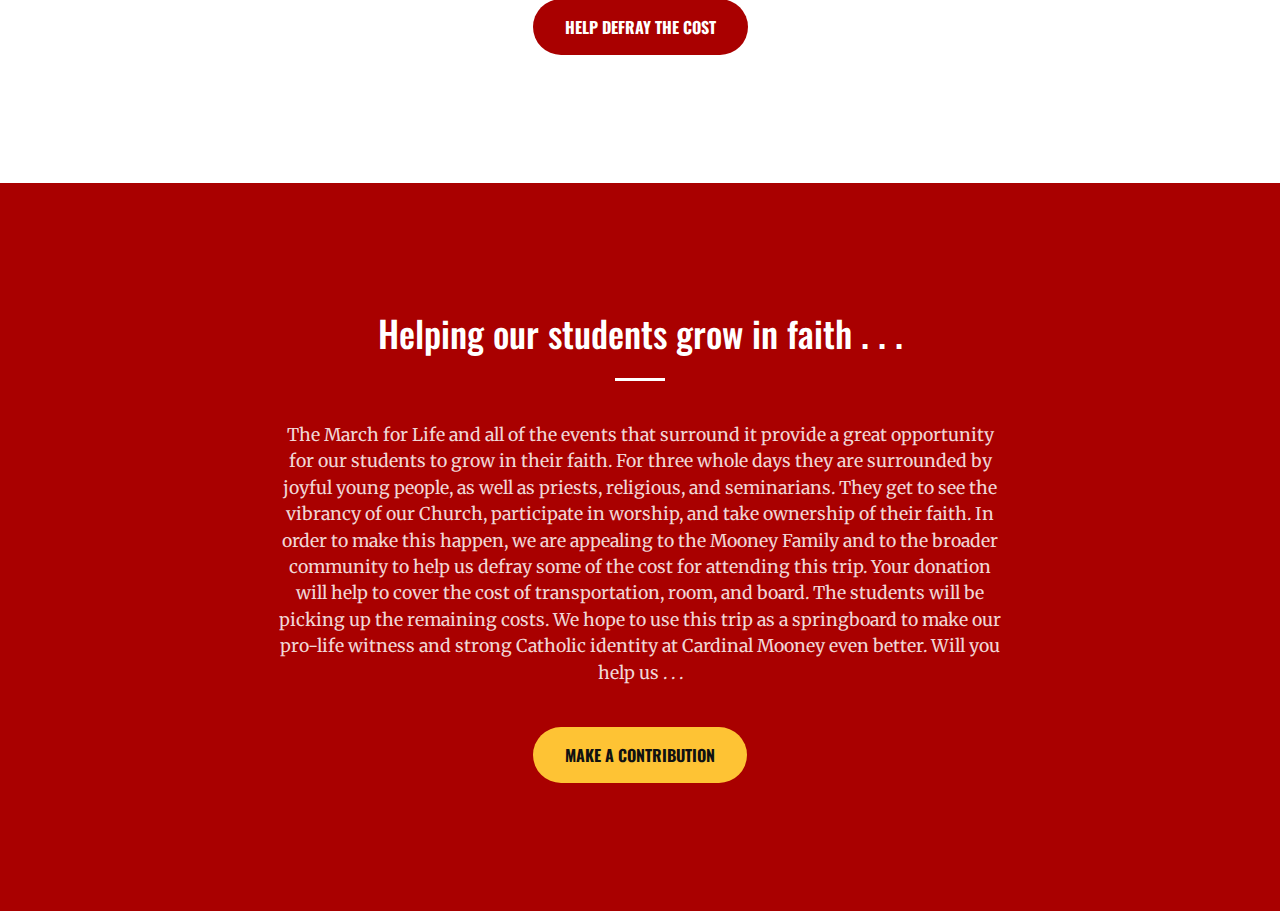
==== commit e94337c0: "Added flyers to March for Life" ====
--- a/march/index.html
+++ b/march/index.html
@@ -105,6 +105,10 @@
               We will also take some time to take in the city. We will get to see the monuments on the Mall 
               by moonlight, tour Georgetown, and explore the Holocaust Museum as well as the Smithsonians.
             </p>
+            <p class="text-faded mb-4">
+              You can also download a flyer for <a style="color:#fec334" href="march-flyer.pdf" target="_blank">printing</a> and for 
+              <a style="color:#fec334" href="march-flyer.jpg" target="_blank">online</a>.
+            </p>
             <a class="btn btn-light btn-xl js-scroll-trigger" href="#media">See for yourself!</a>
           </div>
         </div>
@@ -187,7 +191,7 @@
           <div class="col-lg-8 mx-auto text-center">
             <h2 class="section-heading text-white">Three days of faith (and some fun) . . .</h2>
             <hr class="light my-4">
-            <table class="text-white">
+            <table class="text-faded">
               <tr>
                 <td colspan=2>&nbsp;</td>
               </tr>
@@ -359,7 +363,7 @@
               remaining costs. We hope to use this trip as a springboard to make our pro-life witness and strong
               Catholic identity at Cardinal Mooney even better. Will you help us . . . 
             </p>
-            <a class="btn btn-light btn-xl js-scroll-trigger" href="https://crm.bloomerang.co/HostedDonation?ApiKey=pub_8f877383-4258-11e7-afbe-024e165d44b3&WidgetId=1471488">Make a Contribution</a>
+            <a class="btn btn-light btn-xl js-scroll-trigger" target="_blank" href="https://crm.bloomerang.co/HostedDonation?ApiKey=pub_8f877383-4258-11e7-afbe-024e165d44b3&WidgetId=1471488">Make a Contribution</a>
           </div>
         </div>
       </div>
